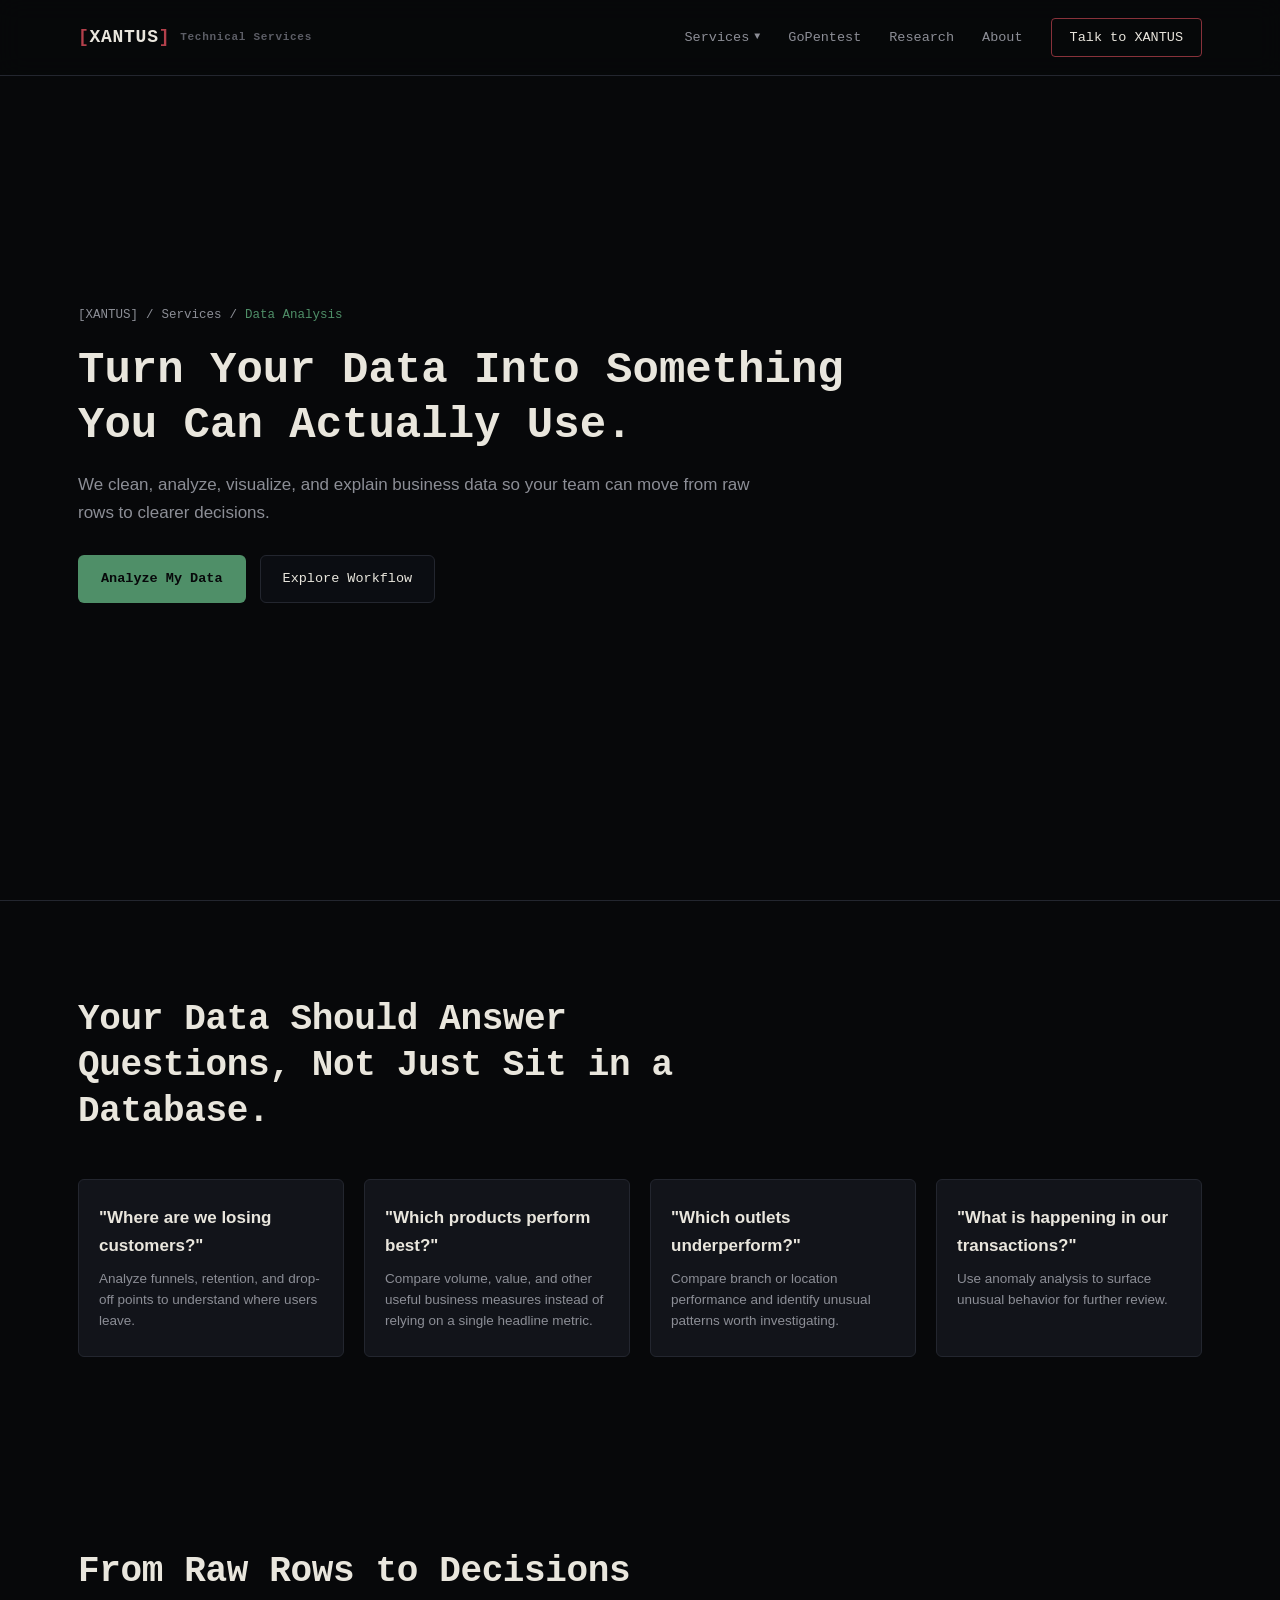
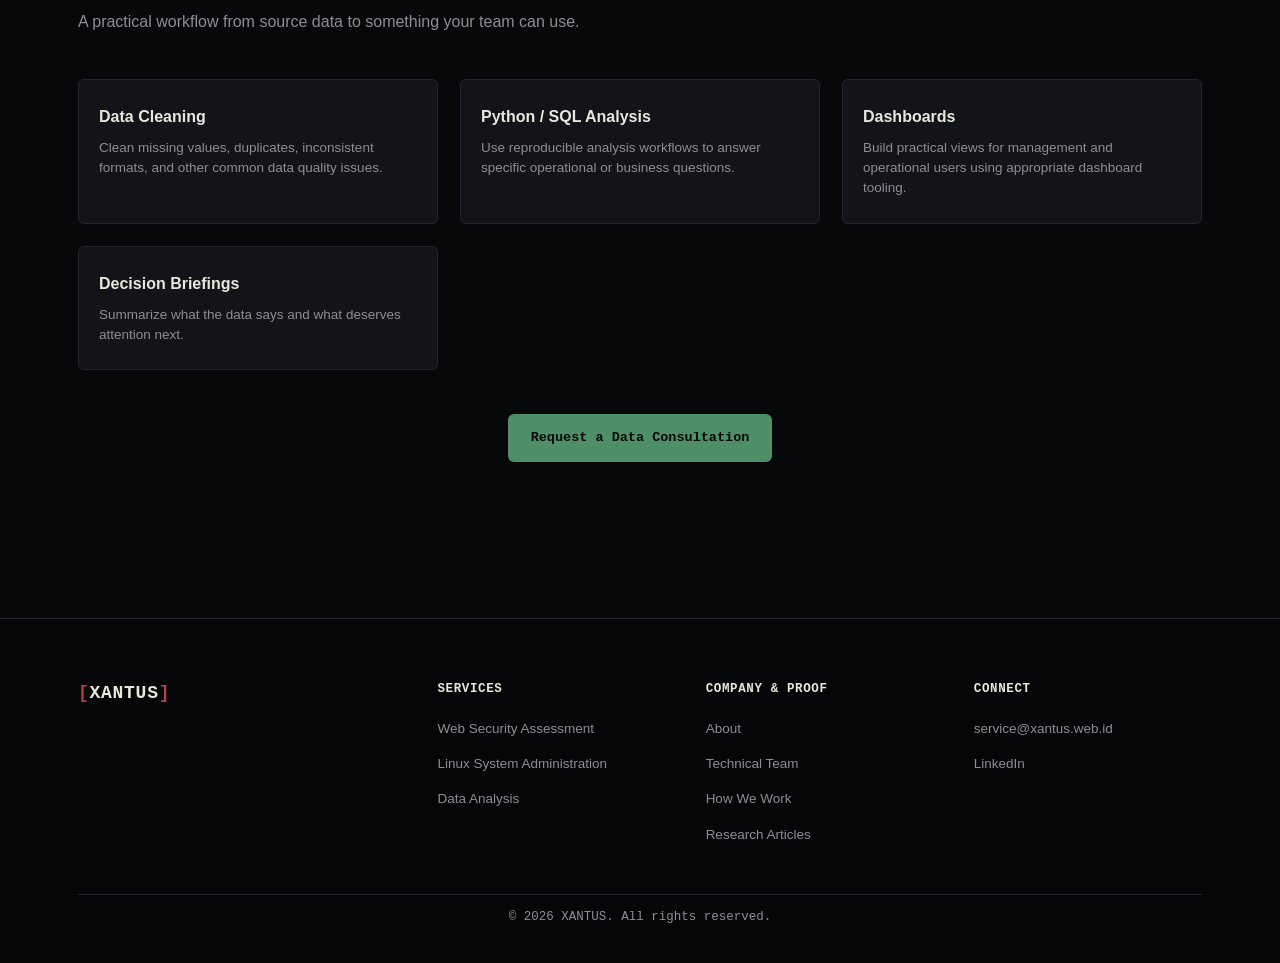
==== data-analysis/index.html @ d09e9960 "Add index.html for data analysis page" ====
<!DOCTYPE html>
<html lang="en">

<head>
  <meta charset="UTF-8">
  <meta name="viewport" content="width=device-width, initial-scale=1.0">
  <meta name="theme-color" content="#07080a">
  <title>Data Analysis & Visualization — XANTUS</title>
  <meta name="description" content="Data cleaning, analysis, dashboards, and business insights for growing businesses.">
  <link rel="stylesheet" href="../css/style.css">
</head>

<body>
  <a class="skip-link" href="#main-content">Skip to content</a>
  <header class="nav" id="nav">
    <div class="container nav-inner">
      <a href="/" class="logo" aria-label="XANTUS home"><span class="logo-bracket">[</span>XANTUS<span
          class="logo-bracket">]</span><span class="nav-brand-note">Technical Services</span></a>
      <nav class="nav-links" id="navLinks">
        <div class="nav-item-dropdown" id="navItemDropdown">
          <a href="#services" class="dropdown-trigger" id="dropdownTrigger" role="button" aria-haspopup="true"
            aria-expanded="false">
            <span>Services</span> <span class="dropdown-chevron">▼</span>
          </a>
          <div class="nav-dropdown" id="servicesDropdown">
            <a href="/pentest/">Web Security Assessment</a>
            <a href="/sysadmin/">Linux System Administration</a>
            <a href="/data-analysis/">Data Analysis</a>
          </div>
        </div>
        <a href="https://gopentest.hight.id/" target="_blank" rel="noopener">GoPentest</a>
        <a href="/#research">Research</a>
        <a href="/#about">About</a>
        <a href="/#contact" class="nav-cta">Talk to XANTUS</a>
      </nav>
      <button class="nav-toggle" id="navToggle" aria-label="Toggle navigation menu"
        aria-expanded="false"><span></span><span></span><span></span></button>
    </div>
  </header>
  <main id="main-content" class="page-shell">
    <section class="service-page-hero">
      <div class="container">
        <div class="service-breadcrumb"><span><a href="/">[XANTUS]</a></span> / <span>Services</span> / <span
            style="color:var(--green);">Data Analysis</span></div>
        <h1>Turn Your Data Into Something You Can Actually Use.</h1>
        <p class="service-page-lead">We clean, analyze, visualize, and explain business data so your team can move from
          raw rows to clearer decisions.</p>
        <div class="hero-actions"><a href="/#contact" class="btn btn-green">Analyze My Data</a><a href="#data-workflow"
            class="btn btn-ghost">Explore Workflow</a></div>
      </div>
    </section>
    <section>
      <div class="container">
        <div class="section-head">
          <h2>Your Data Should Answer Questions, Not Just Sit in a Database.</h2>
        </div>
        <div class="audiences-grid">
          <div class="audience-card">
            <h3>"Where are we losing customers?"</h3>
            <p>Analyze funnels, retention, and drop-off points to understand where users leave.</p>
          </div>
          <div class="audience-card">
            <h3>"Which products perform best?"</h3>
            <p>Compare volume, value, and other useful business measures instead of relying on a single headline metric.
            </p>
          </div>
          <div class="audience-card">
            <h3>"Which outlets underperform?"</h3>
            <p>Compare branch or location performance and identify unusual patterns worth investigating.</p>
          </div>
          <div class="audience-card">
            <h3>"What is happening in our transactions?"</h3>
            <p>Use anomaly analysis to surface unusual behavior for further review.</p>
          </div>
        </div>
      </div>
    </section>
    <section id="data-workflow"">
      <div class="container">
        <div class="section-head">
          <h2>From Raw Rows to Decisions</h2>
          <p class="section-desc">A practical workflow from source data to something your team can use.</p>
        </div>
        <div class="deliverables-grid">
          <div class="deliverable-card">
            <h4>Data Cleaning</h4>
            <p>Clean missing values, duplicates, inconsistent formats, and other common data quality issues.</p>
          </div>
          <div class="deliverable-card">
            <h4>Python / SQL Analysis</h4>
            <p>Use reproducible analysis workflows to answer specific operational or business questions.</p>
          </div>
          <div class="deliverable-card">
            <h4>Dashboards</h4>
            <p>Build practical views for management and operational users using appropriate dashboard tooling.</p>
          </div>
          <div class="deliverable-card">
            <h4>Decision Briefings</h4>
            <p>Summarize what the data says and what deserves attention next.</p>
          </div>
        </div>
        <div style="margin-top:44px;text-align:center;"><a href="/#contact" class="btn btn-green">Request a Data
            Consultation</a></div>
      </div>
    </section>
  </main>
  <footer class="footer">
    <div class="container">
      <div class="footer-grid">
        <div class="footer-brand">
          <a href="/" class="logo"><span class="logo-bracket">[</span>XANTUS<span class="logo-bracket">]</span></a>
        </div>
        <div class="footer-col">
          <h4>Services</h4>
          <ul>
            <li><a href="/pentest/">Web Security Assessment</a></li>
            <li><a href="/sysadmin/">Linux System Administration</a></li>
            <li><a href="/data-analysis/">Data Analysis</a></li>
          </ul>
        </div>
        <div class="footer-col">
          <h4>Company &amp; Proof</h4>
          <ul>
            <li><a href="/#about">About</a></li>
            <li><a href="/#team">Technical Team</a></li>
            <li><a href="/#how-it-works">How We Work</a></li>
            <li><a href="/#research">Research Articles</a></li>
          </ul>
        </div>
        <div class="footer-col">
          <h4>Connect</h4>
          <ul>
            <li><a href="mailto:service@xantus.web.id">service@xantus.web.id</a></li>
            <li><a href="https://www.linkedin.com/company/xantus-id/" target="_blank" rel="noopener">LinkedIn</a></li>
          </ul>
        </div>
      </div>
      <div class="footer-bottom"><p>© 2026 XANTUS. All rights reserved.</p></div>
    </div>
  </footer>
  <script src="../js/main.js" defer></script>
</body>
</html>
---- css/style.css ----
:root {
  --bg: #07080a; /* void — page background */
  --bg-raised: #12141a; /* cards, terminal, elevated panels */
  --bg-subtle: #1a1d26; /* chips, hover states */
  --border: #23262f; /* hairline dividers */
  --border-focus: #3d4251;

  --red: #b3404b; /* muted crimson — offensive / pentest */
  --red-soft: rgba(179, 64, 75, 0.14);
  --red-glow: rgba(179, 64, 75, 0.35);

  --blue: #3d7396; /* muted steel blue — defensive / sysadmin */
  --blue-soft: rgba(61, 115, 150, 0.14);
  --blue-glow: rgba(61, 115, 150, 0.35);

  --green: #4f8f68; /* muted forest green — analytical / data */
  --green-soft: rgba(79, 143, 104, 0.14);
  --green-glow: rgba(79, 143, 104, 0.35);

  --text: #e9e6dd; /* bone — primary text */
  --text-dim: #8c8e96; /* mist — secondary text */
  --text-muted: #5c5e66;

  --mono: "JetBrains Mono", "SFMono-Regular", Menlo, monospace;
  --sans:
    "Inter", -apple-system, BlinkMacSystemFont, "Segoe UI", Roboto, sans-serif;

  --container: 1180px;
  --header-h: 76px;
  --radius: 6px;
}

/* Reset & Base */
*,
*::before,
*::after {
  box-sizing: border-box;
}
html {
  scroll-behavior: smooth;
}
body {
  margin: 0;
  background: var(--bg);
  color: var(--text);
  font-family: var(--sans);
  font-size: 15.5px;
  line-height: 1.62;
  -webkit-font-smoothing: antialiased;
}
img,
svg {
  display: block;
  max-width: 100%;
}
a {
  color: inherit;
  text-decoration: none;
}
ul,
ol {
  margin: 0;
  padding: 0;
  list-style: none;
}
h1,
h2,
h3,
h4,
p {
  margin: 0;
}
button {
  font-family: inherit;
  cursor: pointer;
}
input,
textarea,
select {
  font-family: var(--sans);
}

.skip-link {
  position: absolute;
  left: -9999px;
  top: 0;
  background: var(--red);
  color: #000;
  padding: 8px 16px;
  z-index: 999;
  font-family: var(--mono);
  font-weight: 600;
}
.skip-link:focus {
  left: 16px;
  top: 16px;
}

:focus-visible {
  outline: 2px solid var(--blue);
  outline-offset: 3px;
}

/* Layout Helpers */
.container {
  width: 100%;
  max-width: var(--container);
  margin: 0 auto;
  padding: 0 28px;
}
section {
  padding: 96px 0;
  position: relative;
}
.section-head {
  max-width: 700px;
  margin: 0 0 44px;
}
.section-head.center {
  margin-left: auto;
  margin-right: auto;
  text-align: center;
}
.eyebrow {
  display: inline-flex;
  align-items: center;
  gap: 8px;
  font-family: var(--mono);
  font-size: 12.5px;
  letter-spacing: 0.06em;
  text-transform: uppercase;
  color: var(--text-dim);
  margin-bottom: 14px;
}
.eyebrow::before {
  content: "::";
  color: var(--red);
}
.eyebrow.blue::before {
  color: var(--blue);
}
.eyebrow.green::before {
  color: var(--green);
}

.section-head h2 {
  font-family: var(--mono);
  font-size: clamp(24px, 3.2vw, 36px);
  font-weight: 600;
  line-height: 1.28;
  letter-spacing: -0.01em;
}
.section-desc {
  color: var(--text-dim);
  font-size: 16px;
  margin-top: 14px;
  max-width: 640px;
}
.section-head.center .section-desc {
  margin-left: auto;
  margin-right: auto;
}

/* Buttons */
.btn {
  display: inline-flex;
  align-items: center;
  justify-content: center;
  gap: 8px;
  font-family: var(--mono);
  font-size: 13.5px;
  font-weight: 500;
  padding: 12px 22px;
  border-radius: var(--radius);
  border: 1px solid transparent;
  transition:
    background 0.18s ease,
    border-color 0.18s ease,
    transform 0.15s ease,
    color 0.18s ease;
  white-space: nowrap;
  cursor: pointer;
}
.btn:hover {
  transform: translateY(-1px);
}
.btn-primary {
  background: var(--red);
  color: #07080a;
  border-color: var(--red);
  font-weight: 600;
}
.btn-primary:hover {
  background: #c64955;
  border-color: #c64955;
}
.btn-ghost {
  background: transparent;
  color: var(--text);
  border-color: var(--border);
}
.btn-ghost:hover {
  border-color: var(--blue);
  color: var(--blue);
}
.btn-blue {
  background: var(--blue);
  color: #07080a;
  font-weight: 600;
}
.btn-blue:hover {
  background: #4a8bb5;
}
.btn-green {
  background: var(--green);
  color: #07080a;
  font-weight: 600;
}
.btn-green:hover {
  background: #5da77a;
}
.btn-sm {
  padding: 8px 14px;
  font-size: 12.5px;
}

/* Collaboration Badge & Link Styles */
.collab-badge {
  display: inline-flex;
  align-items: center;
  gap: 8px;
  background: rgba(179, 64, 75, 0.12);
  border: 1px solid rgba(179, 64, 75, 0.35);
  border-radius: 4px;
  padding: 4px 10px;
  font-family: var(--mono);
  font-size: 12px;
  color: var(--text);
  margin-bottom: 14px;
  text-decoration: none;
  transition:
    border-color 0.2s,
    background 0.2s;
}
.collab-badge:hover {
  background: rgba(179, 64, 75, 0.22);
  border-color: var(--red);
}
.collab-badge .collab-accent {
  color: var(--red);
  font-weight: 700;
}
.gopentest-link {
  color: var(--red);
  text-decoration: underline;
  text-underline-offset: 3px;
  transition: color 0.18s;
}
.gopentest-link:hover {
  color: #e9e6dd;
}

/* Nav */
.nav {
  position: fixed;
  top: 0;
  left: 0;
  right: 0;
  height: var(--header-h);
  z-index: 1000;
  background: rgba(7, 8, 10, 0.88);
  backdrop-filter: blur(12px);
  border-bottom: 1px solid var(--border);
}
.nav-inner {
  display: flex;
  align-items: center;
  justify-content: space-between;
  height: 100%;
}
.logo {
  font-family: var(--mono);
  font-size: 18px;
  font-weight: 700;
  letter-spacing: 0.04em;
  display: flex;
  align-items: center;
}
.logo-bracket {
  color: var(--red);
}
.logo.small {
  font-size: 15px;
}

.nav-links {
  display: flex;
  align-items: center;
  gap: 28px;
  font-family: var(--mono);
  font-size: 13.5px;
}
.nav-links a {
  color: var(--text-dim);
  padding: 6px 0;
  transition: color 0.18s ease;
  position: relative;
}
.nav-links a:hover {
  color: var(--text);
}
.nav-links a.active {
  color: var(--blue);
}

/* Dropdown Menu */
.nav-item-dropdown {
  position: relative;
}
.dropdown-trigger {
  display: flex;
  align-items: center;
  gap: 5px;
}
.dropdown-chevron {
  font-size: 10px;
  transition: transform 0.2s ease;
}
.nav-item-dropdown:hover .dropdown-chevron {
  transform: rotate(180deg);
}
.nav-dropdown {
  position: absolute;
  top: calc(100% + 12px);
  left: -12px;
  width: 250px;
  background: var(--bg-raised);
  border: 1px solid var(--border);
  border-radius: var(--radius);
  padding: 8px;
  box-shadow: 0 16px 36px rgba(0, 0, 0, 0.6);
  opacity: 0;
  visibility: hidden;
  transform: translateY(6px);
  transition:
    opacity 0.18s ease,
    transform 0.18s ease,
    visibility 0.18s;
  z-index: 100;
}
.nav-item-dropdown:hover .nav-dropdown,
.nav-item-dropdown:focus-within .nav-dropdown {
  opacity: 1;
  visibility: visible;
  transform: translateY(0);
}
.nav-dropdown a {
  display: block;
  padding: 8px 12px;
  border-radius: 4px;
  font-size: 13px;
  color: var(--text-dim);
  transition:
    background 0.15s,
    color 0.15s;
}
.nav-dropdown a:hover {
  background: var(--bg-subtle);
  color: var(--text);
}
.nav-dropdown a span {
  display: block;
  font-size: 11px;
  color: var(--text-muted);
  font-family: var(--sans);
  margin-top: 2px;
}

.dropdown-overview-link {
  border-top: 1px dashed var(--border);
  margin-top: 4px;
  padding-top: 8px !important;
  font-size: 12px !important;
  color: var(--blue) !important;
  font-weight: 500;
}

.nav-cta {
  background: transparent !important;
  border: 1px solid rgba(179, 64, 75, 0.75) !important;
  color: var(--text) !important;
  padding: 8px 18px !important;
  border-radius: 4px;
  font-family: var(--mono);
  font-size: 13.5px;
  font-weight: 500;
  transition:
    background 0.2s ease,
    border-color 0.2s ease,
    color 0.2s ease !important;
}
.nav-cta:hover {
  background: var(--red) !important;
  border-color: var(--red) !important;
  color: #07080a !important;
}

.nav-toggle {
  display: none;
  flex-direction: column;
  gap: 5px;
  background: none;
  border: none;
  padding: 8px;
}
.nav-toggle span {
  width: 22px;
  height: 2px;
  background: var(--text);
  transition:
    transform 0.2s ease,
    opacity 0.2s ease;
}
.nav-toggle[aria-expanded="true"] span:nth-child(1) {
  transform: translateY(7px) rotate(45deg);
}
.nav-toggle[aria-expanded="true"] span:nth-child(2) {
  opacity: 0;
}
.nav-toggle[aria-expanded="true"] span:nth-child(3) {
  transform: translateY(-7px) rotate(-45deg);
}

/* View Management (Router simulation) */
.page-view {
  display: block;
  animation: fadeIn 0.25s ease-out;
}
@keyframes fadeIn {
  from {
    opacity: 0;
    transform: translateY(6px);
  }
  to {
    opacity: 1;
    transform: translateY(0);
  }
}

/* ==========================================================================
   Homepage — Hero
   ========================================================================== */
.hero {
  min-height: 100vh;
  min-height: 100dvh;
  padding-top: var(--header-h);
  padding-bottom: 32px;
  display: flex;
  align-items: center;
  position: relative;
  overflow: hidden;
  box-sizing: border-box;
}
.hero .container {
  display: flex;
  align-items: center;
  min-height: calc(100vh - var(--header-h) - 32px);
  min-height: calc(100dvh - var(--header-h) - 32px);
  padding-top: 20px;
  padding-bottom: 20px;
}
.hero-bg {
  position: absolute;
  inset: 0;
  z-index: -1;
  background:
    radial-gradient(
      circle at 12% 24%,
      rgba(179, 64, 75, 0.22),
      transparent 42%
    ),
    radial-gradient(
      circle at 88% 75%,
      rgba(61, 115, 150, 0.25),
      transparent 46%
    );
  opacity: 0.55;
}
.hero-grid {
  display: block;
  max-width: 860px;
}
.hero-content h1 {
  font-family: var(--mono);
  font-size: clamp(34px, 4.8vw, 56px);
  line-height: 1.18;
  font-weight: 700;
  letter-spacing: -0.02em;
  margin-bottom: 22px;
  color: var(--text);
}
.accent-blue {
  color: #4a8bb5;
}
.hero-lead {
  color: var(--text-dim);
  font-size: 16.5px;
  line-height: 1.62;
  max-width: 620px;
  margin-bottom: 32px;
}
.hero-actions {
  display: flex;
  gap: 14px;
  flex-wrap: wrap;
  align-items: center;
  margin-bottom: 28px;
}
.hero-actions .btn-primary {
  background: var(--red);
  color: #07080a;
  border-color: var(--red);
  font-weight: 600;
}
.hero-actions .btn-primary:hover {
  background: #c64955;
  border-color: #c64955;
}
.hero-actions .btn-ghost {
  background: rgba(14, 16, 22, 0.7);
  border: 1px solid var(--border);
  color: var(--text);
  font-family: var(--mono);
  font-size: 13.5px;
}
.hero-actions .btn-ghost:hover {
  border-color: #4a8bb5;
  color: #ffffff;
}
.hero-microcopy {
  font-family: var(--mono);
  font-size: 13px;
  color: var(--text-muted);
  display: flex;
  align-items: center;
  gap: 10px;
  flex-wrap: wrap;
}
.hero-microcopy .dot {
  color: var(--text-muted);
  font-size: 14px;
}

/* ==========================================================================
   Trust Bar / Proof
   ========================================================================== */
.trust-bar {
  padding: 28px 0;
  border-top: 1px solid var(--border);
  border-bottom: 1px solid var(--border);
  background: #090b0f;
}
.trust-items {
  display: flex;
  justify-content: space-between;
  align-items: center;
  flex-wrap: wrap;
  gap: 20px 24px;
}
.trust-item {
  display: flex;
  align-items: center;
  gap: 10px;
  font-family: var(--mono);
  font-size: 13px;
  color: var(--text-dim);
}
.trust-icon {
  color: var(--red);
  font-weight: bold;
}
.trust-item.blue .trust-icon {
  color: var(--blue);
}
.trust-item.green .trust-icon {
  color: var(--green);
}

/* ==========================================================================
   Problem Section
   ========================================================================== */
.problems-grid {
  display: grid;
  grid-template-columns: repeat(3, 1fr);
  gap: 24px;
  margin-top: 40px;
}
.problem-card {
  background: var(--bg-raised);
  border: 1px solid var(--border);
  border-radius: var(--radius);
  padding: 32px 26px;
  position: relative;
  transition: border-color 0.2s;
}
.problem-card:hover {
  border-color: var(--border-focus);
}
.problem-icon {
  font-family: var(--mono);
  font-size: 12px;
  color: var(--red);
  margin-bottom: 16px;
  display: block;
}
.problem-card h3 {
  font-size: 18px;
  font-weight: 600;
  margin-bottom: 12px;
  line-height: 1.35;
}
.problem-card p {
  color: var(--text-dim);
  font-size: 14.5px;
  line-height: 1.6;
}
.problem-bridge {
  margin-top: 36px;
  text-align: center;
  font-family: var(--mono);
  font-size: 15px;
  color: var(--text);
  background: var(--bg-raised);
  padding: 18px 24px;
  border-radius: var(--radius);
  border: 1px solid var(--border);
  display: flex;
  align-items: center;
  justify-content: center;
  gap: 16px;
  flex-wrap: wrap;
}
.problem-bridge strong {
  color: var(--red);
}

/* ==========================================================================
   Three Core Services (Homepage Cards)
   ========================================================================== */
.services-triad {
  display: grid;
  grid-template-columns: repeat(3, 1fr);
  gap: 28px;
}
.service-summary-card {
  background: var(--bg-raised);
  border: 1px solid var(--border);
  border-radius: 8px;
  padding: 36px 30px;
  display: flex;
  flex-direction: column;
  justify-content: space-between;
  position: relative;
  transition:
    transform 0.2s,
    border-color 0.2s;
}
.service-summary-card:hover {
  transform: translateY(-2px);
}
.card-secure {
  border-top: 3px solid var(--red);
}
.card-run {
  border-top: 3px solid var(--blue);
}
.card-understand {
  border-top: 3px solid var(--green);
}

.card-label {
  font-family: var(--mono);
  font-size: 12px;
  letter-spacing: 0.08em;
  font-weight: 700;
  margin-bottom: 12px;
  display: block;
}
.card-secure .card-label {
  color: var(--red);
}
.card-run .card-label {
  color: var(--blue);
}
.card-understand .card-label {
  color: var(--green);
}

.service-summary-card h3 {
  font-size: 21px;
  font-weight: 600;
  margin-bottom: 14px;
}
.service-summary-card p {
  color: var(--text-dim);
  font-size: 14.5px;
  margin-bottom: 24px;
  line-height: 1.6;
}
.service-features-mini {
  margin-bottom: 28px;
}
.service-features-mini li {
  font-family: var(--mono);
  font-size: 13px;
  color: var(--text-dim);
  padding: 6px 0;
  border-bottom: 1px dashed rgba(255, 255, 255, 0.05);
  display: flex;
  align-items: center;
  gap: 8px;
}
.service-cta-link {
  font-family: var(--mono);
  font-size: 14px;
  font-weight: 600;
  display: inline-flex;
  align-items: center;
  gap: 6px;
  transition: gap 0.2s;
}
.card-secure .service-cta-link {
  color: var(--red);
}
.card-run .service-cta-link {
  color: var(--blue);
}
.card-understand .service-cta-link {
  color: var(--green);
}
.service-summary-card:hover .service-cta-link {
  gap: 10px;
}

/* ==========================================================================
   Flagship Security Section ("Don't Just Scan. Understand.")
   ========================================================================== */
.security-spotlight {
  background:
    linear-gradient(135deg, rgba(179, 64, 75, 0.18) 0%, transparent 60%),
    var(--bg-raised);
  border-top: 1px solid var(--border);
  border-bottom: 1px solid var(--border);
}
.snapshot-notice {
  font-family: var(--mono);
  font-size: 13px;
  color: var(--text-dim);
  background: var(--bg);
  padding: 14px 18px;
  border-radius: 4px;
  border-left: 3px solid var(--red);
  line-height: 1.6;
}

/* ==========================================================================
   "Start Small" Progression
   ========================================================================== */
.stepper-horizontal {
  display: grid;
  grid-template-columns: repeat(6, 1fr);
  gap: 16px;
  margin-top: 40px;
  position: relative;
}
.step-item {
  background: var(--bg-raised);
  border: 1px solid var(--border);
  border-radius: var(--radius);
  padding: 20px 16px;
  display: flex;
  flex-direction: column;
}
.step-item:first-child {
  border-color: var(--red);
  background: linear-gradient(
    180deg,
    var(--red-soft) 0%,
    var(--bg-raised) 100%
  );
}
.step-index {
  font-family: var(--mono);
  font-size: 11px;
  color: var(--text-dim);
  margin-bottom: 8px;
}
.step-item h4 {
  font-size: 14.5px;
  font-weight: 600;
  margin-bottom: 6px;
}
.step-item p {
  font-size: 12.5px;
  color: var(--text-dim);
  line-height: 1.45;
}

/* ==========================================================================
   Pricing Section
   ========================================================================== */
.pricing-grid {
  display: grid;
  grid-template-columns: repeat(4, 1fr);
  gap: 20px;
  margin-top: 40px;
}
.pricing-card {
  background: var(--bg-raised);
  border: 1px solid var(--border);
  border-radius: 8px;
  padding: 30px 22px;
  display: flex;
  flex-direction: column;
  justify-content: space-between;
  position: relative;
}
.pricing-card.featured {
  border-color: var(--red);
  box-shadow: 0 0 25px rgba(179, 64, 75, 0.15);
}
.featured-badge {
  position: absolute;
  top: -11px;
  right: 18px;
  background: var(--red);
  color: #07080a;
  font-family: var(--mono);
  font-size: 11px;
  font-weight: 700;
  padding: 2px 8px;
  border-radius: 3px;
}
.pricing-header h3 {
  font-size: 17px;
  font-weight: 600;
  margin-bottom: 8px;
}
.pricing-price {
  font-family: var(--mono);
  font-size: 26px;
  font-weight: 700;
  color: var(--text);
  margin: 14px 0 8px;
}
.pricing-price small {
  font-size: 13px;
  color: var(--text-dim);
  font-weight: 400;
}
.pricing-desc {
  font-size: 13px;
  color: var(--text-dim);
  margin-bottom: 20px;
  min-height: 48px;
}
.pricing-card .btn {
  width: 100%;
  margin-top: 18px;
}
.pricing-note {
  margin-top: 24px;
  font-family: var(--mono);
  font-size: 12px;
  color: var(--text-dim);
  text-align: center;
}

/* ==========================================================================
   Who We Help + Partner Banner
   ========================================================================== */
.audiences-grid {
  display: grid;
  grid-template-columns: repeat(4, 1fr);
  gap: 20px;
  margin-top: 36px;
}
.audience-card {
  background: var(--bg-raised);
  border: 1px solid var(--border);
  border-radius: var(--radius);
  padding: 24px 20px;
}
.audience-card h3 {
  font-size: 17px;
  font-weight: 600;
  margin-bottom: 10px;
  color: var(--text);
}
.audience-card p {
  color: var(--text-dim);
  font-size: 13.5px;
  line-height: 1.55;
}

.partner-banner {
  margin-top: 40px;
  background:
    linear-gradient(90deg, rgba(179, 64, 75, 0.12), rgba(61, 115, 150, 0.12)),
    var(--bg-raised);
  border: 1px solid var(--border);
  border-radius: 8px;
  padding: 36px 32px;
  display: flex;
  align-items: center;
  justify-content: space-between;
  gap: 28px;
  flex-wrap: wrap;
}
.partner-text h3 {
  font-size: 20px;
  font-weight: 600;
  margin-bottom: 6px;
}
.partner-text p {
  color: var(--text-dim);
  font-size: 14.5px;
  max-width: 600px;
}

/* ==========================================================================
   Why XANTUS
   ========================================================================== */
.pillars-grid {
  display: grid;
  grid-template-columns: repeat(5, 1fr);
  gap: 16px;
  margin-top: 36px;
}
.pillar-card {
  background: var(--bg-raised);
  border: 1px solid var(--border);
  border-radius: var(--radius);
  padding: 24px 18px;
}
.pillar-tag {
  font-family: var(--mono);
  font-size: 11px;
  color: var(--blue);
  margin-bottom: 8px;
  display: block;
}
.pillar-card h3 {
  font-size: 16px;
  font-weight: 600;
  margin-bottom: 10px;
}
.pillar-card p {
  color: var(--text-dim);
  font-size: 13px;
  line-height: 1.5;
}

/* ==========================================================================
   How We Work (6 Steps)
   ========================================================================== */
.steps-six {
  display: grid;
  grid-template-columns: repeat(6, 1fr);
  gap: 16px;
  margin-top: 36px;
}
.step-six-card {
  border-top: 2px solid var(--border);
  padding-top: 18px;
}
.step-six-card:hover {
  border-color: var(--blue);
}
.step-num-six {
  font-family: var(--mono);
  font-size: 12px;
  color: var(--text-dim);
  margin-bottom: 8px;
  display: block;
}
.step-six-card h3 {
  font-size: 15px;
  font-weight: 600;
  margin-bottom: 8px;
}
.step-six-card p {
  color: var(--text-dim);
  font-size: 12.8px;
  line-height: 1.5;
}

/* ==========================================================================
   Sample Finding Card
   ========================================================================== */
.sample-finding-container {
  max-width: 820px;
  margin: 40px auto 0;
  background: var(--bg-raised);
  border: 1px solid var(--border);
  border-radius: 8px;
  overflow: hidden;
  box-shadow: 0 16px 40px rgba(0, 0, 0, 0.5);
}
.finding-header {
  padding: 16px 24px;
  background: #0d1017;
  border-bottom: 1px solid var(--border);
  display: flex;
  justify-content: space-between;
  align-items: center;
  flex-wrap: wrap;
  gap: 12px;
}
.finding-title-group {
  display: flex;
  align-items: center;
  gap: 12px;
}
.badge-severity {
  font-family: var(--mono);
  font-size: 11px;
  font-weight: 700;
  padding: 3px 8px;
  border-radius: 3px;
  letter-spacing: 0.05em;
}
.badge-high {
  background: var(--red);
  color: #07080a;
}
.badge-medium {
  background: #cf893c;
  color: #07080a;
}
.badge-low {
  background: var(--blue);
  color: #07080a;
}
.finding-id {
  font-family: var(--mono);
  font-size: 13px;
  color: var(--text-dim);
}
.finding-status {
  font-family: var(--mono);
  font-size: 12px;
  color: #6fa37e;
  border: 1px solid rgba(111, 163, 126, 0.3);
  padding: 2px 8px;
  border-radius: 3px;
}
.finding-body {
  padding: 28px;
  display: flex;
  flex-direction: column;
  gap: 20px;
}
.finding-row h4 {
  font-family: var(--mono);
  font-size: 12px;
  color: var(--text-dim);
  text-transform: uppercase;
  letter-spacing: 0.04em;
  margin-bottom: 6px;
}
.finding-row p {
  font-size: 14.5px;
  color: var(--text);
  line-height: 1.55;
}
.finding-code {
  background: #08090c;
  border: 1px solid var(--border);
  padding: 10px 14px;
  border-radius: 4px;
  font-family: var(--mono);
  font-size: 13px;
  color: var(--text);
  overflow-x: auto;
}

/* ==========================================================================
   Case Studies / Selected Work
   ========================================================================== */
.case-studies-grid {
  display: grid;
  grid-template-columns: repeat(2, 1fr);
  gap: 28px;
  margin-top: 40px;
}
.case-card {
  background: var(--bg-raised);
  border: 1px solid var(--border);
  border-radius: 8px;
  padding: 32px 26px;
}
.case-card h3 {
  font-size: 18px;
  font-weight: 600;
  margin-bottom: 16px;
}
.case-dl {
  display: flex;
  flex-direction: column;
  gap: 14px;
}
.case-item dt {
  font-family: var(--mono);
  font-size: 11.5px;
  color: var(--text-dim);
  text-transform: uppercase;
  letter-spacing: 0.05em;
  margin-bottom: 4px;
}
.case-item dd {
  margin: 0;
  font-size: 14px;
  color: var(--text);
}

/* ==========================================================================
   Technical Research / Content
   ========================================================================== */
.research-grid {
  display: grid;
  grid-template-columns: repeat(3, 1fr);
  gap: 24px;
  margin-top: 36px;
}
.research-card {
  background: var(--bg-raised);
  border: 1px solid var(--border);
  border-radius: var(--radius);
  padding: 28px 22px;
  display: flex;
  flex-direction: column;
  justify-content: space-between;
  transition: border-color 0.2s;
}
.research-card:hover {
  border-color: var(--blue);
}
.research-tag {
  font-family: var(--mono);
  font-size: 11.5px;
  color: var(--red);
  margin-bottom: 10px;
  display: block;
}
.research-card h3 {
  font-size: 16.5px;
  font-weight: 600;
  line-height: 1.4;
  margin-bottom: 12px;
}
.research-card p {
  color: var(--text-dim);
  font-size: 13.5px;
  line-height: 1.55;
  margin-bottom: 20px;
}
.research-read {
  font-family: var(--mono);
  font-size: 13px;
  color: var(--blue);
  display: inline-flex;
  align-items: center;
  gap: 6px;
}

/* ==========================================================================
   Security Snapshot Banner & Form
   ========================================================================== */
.snapshot-section {
  background:
    linear-gradient(135deg, rgba(179, 64, 75, 0.18) 0%, transparent 60%),
    var(--bg-raised);
  border-top: 1px solid var(--border);
  border-bottom: 1px solid var(--border);
}
.snapshot-grid {
  display: grid;
  grid-template-columns: 1fr 1.1fr;
  gap: 56px;
  align-items: center;
}
.snapshot-info h2 {
  font-family: var(--mono);
  font-size: clamp(24px, 3.2vw, 34px);
  line-height: 1.3;
  font-weight: 700;
  margin-bottom: 16px;
}
.snapshot-info p {
  color: var(--text-dim);
  font-size: 15.5px;
  margin-bottom: 20px;
}
.snapshot-notice {
  font-family: var(--mono);
  font-size: 12px;
  color: var(--text-dim);
  background: var(--bg);
  padding: 12px 16px;
  border-radius: 4px;
  border-left: 2px solid var(--red);
}

/* Form Styles */
.form-box {
  background: var(--bg);
  border: 1px solid var(--border);
  border-radius: 8px;
  padding: 32px 28px;
}
.form-row {
  display: flex;
  flex-direction: column;
  gap: 6px;
  margin-bottom: 18px;
}
.form-row.two-cols {
  display: grid;
  grid-template-columns: 1fr 1fr;
  gap: 14px;
}
.form-row label {
  font-family: var(--mono);
  font-size: 12.5px;
  color: var(--text-dim);
}
.form-row input,
.form-row textarea,
.form-row select {
  background: var(--bg-raised);
  border: 1px solid var(--border);
  color: var(--text);
  padding: 11px 14px;
  border-radius: 4px;
  font-size: 14px;
  transition: border-color 0.18s;
}
.form-row input:focus,
.form-row textarea:focus,
.form-row select:focus {
  border-color: var(--blue);
  outline: none;
}
.checkbox-row {
  display: flex;
  align-items: flex-start;
  gap: 10px;
  margin-bottom: 20px;
}
.checkbox-row input {
  margin-top: 4px;
  cursor: pointer;
}
.checkbox-row label {
  font-size: 12.5px;
  color: var(--text-dim);
  cursor: pointer;
  line-height: 1.45;
}

/* Dedicated Clean Contact Form */
.contact-form {
  display: flex;
  flex-direction: column;
  gap: 20px;
  width: 100%;
}
.contact-form .form-group {
  display: flex;
  flex-direction: column;
  gap: 8px;
}
.contact-form label {
  font-family: var(--mono);
  font-size: 13.5px;
  color: #8c8e96;
  font-weight: 400;
  letter-spacing: 0.01em;
}
.contact-form input,
.contact-form select,
.contact-form textarea {
  background: #0d1016;
  border: 1px solid #1e222d;
  color: var(--text);
  padding: 13px 15px;
  border-radius: 4px;
  font-size: 14.5px;
  font-family: var(--sans);
  width: 100%;
  box-sizing: border-box;
  transition: border-color 0.18s ease;
}
.contact-form select {
  appearance: none;
  background-image: url("data:image/svg+xml,%3Csvg xmlns='http://www.w3.org/2000/svg' width='12' height='12' viewBox='0 0 24 24' fill='none' stroke='%238c8e96' stroke-width='2' stroke-linecap='round' stroke-linejoin='round'%3E%3Cpolyline points='6 9 12 15 18 9'%3E%3C/polyline%3E%3C/svg%3E");
  background-repeat: no-repeat;
  background-position: right 14px center;
  padding-right: 36px;
  cursor: pointer;
}
.contact-form input:focus,
.contact-form select:focus,
.contact-form textarea:focus {
  border-color: var(--blue);
  outline: none;
}
.contact-form textarea {
  resize: vertical;
  min-height: 120px;
  line-height: 1.55;
}
.contact-form textarea::placeholder {
  color: #5c5e66;
  font-size: 14px;
}
.contact-form .btn-submit {
  align-self: flex-start;
  margin-top: 4px;
  background: var(--red);
  color: #07080a;
  border: none;
  font-family: var(--mono);
  font-weight: 600;
  font-size: 14px;
  padding: 13px 26px;
  border-radius: 4px;
  transition:
    background 0.18s ease,
    transform 0.15s ease;
}
.contact-form .btn-submit:hover {
  background: #c64955;
  transform: translateY(-1px);
}
@media (max-width: 480px) {
  .contact-form .btn-submit {
    width: 100%;
  }
}

/* ==========================================================================
   Team Section
   ========================================================================== */
.team-grid {
  display: grid;
  grid-template-columns: repeat(3, 1fr);
  gap: 28px;
}
.team-card {
  background: var(--bg-raised);
  border: 1px solid var(--border);
  border-radius: 10px;
  padding: 36px 26px;
  display: flex;
  flex-direction: column;
  align-items: center;
  text-align: center;
}
.team-red {
  border-top: 3px solid var(--red);
}
.team-blue {
  border-top: 3px solid var(--blue);
}
.team-green {
  border-top: 3px solid var(--green);
}

.team-avatar {
  width: 90px;
  height: 90px;
  border-radius: 50%;
  display: flex;
  align-items: center;
  justify-content: center;
  background: var(--bg);
  border: 1px solid var(--border);
  margin-bottom: 18px;
  overflow: hidden;
}
.team-avatar img {
  width: 100%;
  height: 100%;
  object-fit: cover;
}
.team-red .team-avatar {
  border-color: var(--red);
}
.team-blue .team-avatar {
  border-color: var(--blue);
}
.team-green .team-avatar {
  border-color: var(--green);
}

.team-name {
  font-size: 18px;
  font-weight: 600;
  margin-bottom: 10px;
}
.team-linkedin {
  width: 30px;
  height: 30px;
  border-radius: 50%;
  display: inline-flex;
  align-items: center;
  justify-content: center;
  border: 1px solid var(--border);
  color: var(--text-dim);
  margin-bottom: 16px;
  transition:
    color 0.18s,
    border-color 0.18s;
}
.team-linkedin svg {
  width: 15px;
  height: 15px;
}
.team-red .team-linkedin:hover {
  color: var(--red);
  border-color: var(--red);
}
.team-blue .team-linkedin:hover {
  color: var(--blue);
  border-color: var(--blue);
}
.team-green .team-linkedin:hover {
  color: var(--green);
  border-color: var(--green);
}
.team-bio {
  color: var(--text-dim);
  font-size: 13.5px;
  line-height: 1.58;
}

/* ==========================================================================
   FAQ Section
   ========================================================================== */
.faq-list {
  max-width: 820px;
  margin: 36px auto 0;
  display: flex;
  flex-direction: column;
  gap: 12px;
}
.faq-item {
  background: var(--bg-raised);
  border: 1px solid var(--border);
  border-radius: var(--radius);
  overflow: hidden;
}
.faq-question {
  width: 100%;
  padding: 18px 22px;
  background: none;
  border: none;
  display: flex;
  justify-content: space-between;
  align-items: center;
  text-align: left;
  color: var(--text);
  font-family: var(--mono);
  font-size: 14.5px;
  font-weight: 600;
  cursor: pointer;
}
.faq-icon {
  color: var(--blue);
  font-size: 16px;
  transition: transform 0.2s ease;
}
.faq-item.active .faq-icon {
  transform: rotate(45deg);
  color: var(--red);
}
.faq-answer {
  padding: 0 22px 18px;
  color: var(--text-dim);
  font-size: 14.5px;
  line-height: 1.6;
  display: none;
}
.faq-item.active .faq-answer {
  display: block;
}

/* ==========================================================================
   Final CTA & CRM Contact Form
   ========================================================================== */
.final-contact-grid {
  display: grid;
  grid-template-columns: 0.9fr 1.1fr;
  gap: 56px;
  margin-top: 36px;
}
.contact-meta h3 {
  font-size: 20px;
  font-weight: 600;
  margin-bottom: 12px;
}
.contact-meta p {
  color: var(--text-dim);
  font-size: 15px;
  margin-bottom: 24px;
}
.direct-contact-card {
  background: var(--bg-raised);
  border: 1px solid var(--border);
  border-left: 3px solid var(--blue);
  padding: 20px 22px;
  border-radius: 4px;
  margin-bottom: 20px;
}
.direct-contact-card h4 {
  font-family: var(--mono);
  font-size: 12px;
  color: var(--text-dim);
  margin-bottom: 6px;
}
.direct-email {
  font-family: var(--mono);
  font-size: 16px;
  color: var(--blue);
  font-weight: 600;
}
.direct-email:hover {
  color: var(--red);
}
.status-msg {
  font-family: var(--mono);
  font-size: 13px;
  margin-top: 10px;
  min-height: 20px;
}
.status-msg.ok {
  color: #6fa37e;
}
.status-msg.err {
  color: var(--red);
}

/* ==========================================================================
   Dedicated Service Pages Styles
   ========================================================================== */
.service-page-hero {
  min-height: 100vh;
  min-height: 100dvh;
  padding-top: var(--header-h);
  padding-bottom: 40px;
  display: flex;
  align-items: center;
  border-bottom: 1px solid var(--border);
  position: relative;
  box-sizing: border-box;
  overflow: hidden;
}
.service-page-hero::before {
  content: "";
  position: absolute;
  inset: 0;
  z-index: 0;
  pointer-events: none;
}
#view-pentest .service-page-hero::before {
  background: radial-gradient(
    circle at 16% 32%,
    rgba(179, 64, 75, 0.2),
    transparent 48%
  );
}
#view-server .service-page-hero::before {
  background: radial-gradient(
    circle at 16% 32%,
    rgba(61, 115, 150, 0.2),
    transparent 48%
  );
}
#view-data .service-page-hero::before {
  background: radial-gradient(
    circle at 16% 32%,
    rgba(79, 143, 104, 0.2),
    transparent 48%
  );
}
.service-page-hero .container {
  display: flex;
  flex-direction: column;
  justify-content: center;
  min-height: calc(100vh - var(--header-h) - 40px);
  min-height: calc(100dvh - var(--header-h) - 40px);
  padding-top: 24px;
  padding-bottom: 24px;
  position: relative;
  z-index: 1;
}
.service-breadcrumb {
  font-family: var(--mono);
  font-size: 12.5px;
  color: var(--text-dim);
  margin-bottom: 18px;
  display: flex;
  align-items: center;
  gap: 8px;
}
.service-breadcrumb a {
  color: var(--text-dim);
}
.service-breadcrumb a:hover {
  color: var(--text);
}
.service-page-hero h1 {
  font-family: var(--mono);
  font-size: clamp(28px, 4vw, 44px);
  line-height: 1.25;
  font-weight: 700;
  max-width: 820px;
  margin-bottom: 18px;
}
.service-page-lead {
  font-size: 17px;
  color: var(--text-dim);
  max-width: 680px;
  line-height: 1.65;
  margin-bottom: 28px;
}

.service-nav-back {
  display: inline-flex;
  align-items: center;
  gap: 6px;
  font-family: var(--mono);
  font-size: 13px;
  color: var(--text-dim);
  margin-bottom: 24px;
}
.service-nav-back:hover {
  color: var(--text);
}

.deliverables-grid {
  display: grid;
  grid-template-columns: repeat(3, 1fr);
  gap: 22px;
  margin-top: 32px;
}
.deliverable-card {
  background: var(--bg-raised);
  border: 1px solid var(--border);
  border-radius: var(--radius);
  padding: 24px 20px;
}
.deliverable-card h4 {
  font-size: 16px;
  font-weight: 600;
  margin-bottom: 8px;
}
.deliverable-card p {
  color: var(--text-dim);
  font-size: 13.5px;
  line-height: 1.5;
}

/* ==========================================================================
   About Section & Facts
   ========================================================================== */
.about-grid {
  display: grid;
  grid-template-columns: 1.3fr 1fr;
  gap: 48px;
  margin-top: 28px;
}
.about-text p {
  color: var(--text-dim);
  font-size: 15px;
  line-height: 1.68;
  margin-bottom: 16px;
}
.about-text p:last-child {
  margin-bottom: 0;
}
.about-facts {
  border-top: 1px solid var(--border);
}
.about-facts li {
  display: flex;
  justify-content: space-between;
  gap: 16px;
  padding: 16px 0;
  border-bottom: 1px solid var(--border);
}
.fact-label {
  font-family: var(--mono);
  font-size: 12.5px;
  color: var(--text-dim);
  flex-shrink: 0;
}
.fact-value {
  text-align: right;
  font-size: 14px;
  color: var(--text);
}

/* ==========================================================================
   Unique Cross-Platform CTA (Point 25)
   ========================================================================== */
.cross-cta-section {
  padding: 24px 0 72px;
}
.cross-cta-box {
  background:
    linear-gradient(
      135deg,
      rgba(179, 64, 75, 0.16) 0%,
      rgba(61, 115, 150, 0.12) 100%
    ),
    var(--bg-raised);
  border: 1px solid var(--border);
  border-left: 3px solid var(--red);
  border-radius: 8px;
  padding: 40px 38px;
  display: flex;
  align-items: center;
  justify-content: space-between;
  gap: 32px;
  flex-wrap: wrap;
  box-shadow: 0 12px 32px rgba(0, 0, 0, 0.4);
}
.cross-cta-text h2 {
  font-family: var(--mono);
  font-size: clamp(22px, 2.8vw, 32px);
  font-weight: 700;
  margin-bottom: 8px;
  color: var(--text);
}
.cross-cta-text p {
  color: var(--text-dim);
  font-size: 14.5px;
  max-width: 620px;
  line-height: 1.55;
}
.cross-cta-action .btn {
  padding: 14px 26px;
  font-size: 14px;
}

/* ==========================================================================
   Footer
   ========================================================================== */
.footer {
  border-top: 1px solid var(--border);
  background: #050608;
  padding: 60px 0 36px;
  margin-top: 60px;
}
.footer-grid {
  display: grid;
  grid-template-columns: 1.4fr 1fr 1fr 1fr;
  gap: 40px;
  margin-bottom: 48px;
}
.footer-brand p {
  color: var(--text-dim);
  font-size: 13.5px;
  margin-top: 14px;
  max-width: 320px;
  line-height: 1.6;
}
.footer-col h4 {
  font-family: var(--mono);
  font-size: 12.5px;
  letter-spacing: 0.05em;
  color: var(--text);
  margin-bottom: 16px;
  text-transform: uppercase;
}
.footer-col ul {
  display: flex;
  flex-direction: column;
  gap: 10px;
}
.footer-col a {
  color: var(--text-dim);
  font-size: 13.5px;
  transition: color 0.18s;
}
.footer-col a:hover {
  color: var(--text);
}
.footer-bottom {
  font-family: var(--mono);
  font-size: 12.5px;
  color: var(--text-dim);
  width: 100%;
  text-align: center;
  order: 3;
  padding-top: 12px;
  border-top: 1px solid var(--border);
}

/* ==========================================================================
   Responsive Breakpoints
   ========================================================================== */
@media (max-width: 1080px) {
  .pricing-grid {
    grid-template-columns: repeat(2, 1fr);
  }
  .stepper-horizontal {
    grid-template-columns: repeat(3, 1fr);
  }
  .steps-six {
    grid-template-columns: repeat(3, 1fr);
  }
  .pillars-grid {
    grid-template-columns: repeat(3, 1fr);
  }
  .audiences-grid {
    grid-template-columns: repeat(2, 1fr);
  }
}

@media (max-width: 920px) {
  section {
    padding: 72px 0;
  }
  .hero-grid {
    grid-template-columns: 1fr;
  }
  .hero-terminal {
    display: none;
  }
  .services-triad {
    grid-template-columns: 1fr;
  }
  .problems-grid {
    grid-template-columns: 1fr;
  }
  .snapshot-grid {
    grid-template-columns: 1fr;
    gap: 36px;
  }
  .final-contact-grid {
    grid-template-columns: 1fr;
  }
  .case-studies-grid {
    grid-template-columns: 1fr;
  }
  .about-grid {
    grid-template-columns: 1fr;
    gap: 32px;
  }
  .team-grid {
    grid-template-columns: 1fr;
    max-width: 400px;
    margin: 0 auto;
  }
  .research-grid {
    grid-template-columns: 1fr;
  }
  .footer-grid {
    grid-template-columns: 1fr 1fr;
  }
  .deliverables-grid {
    grid-template-columns: 1fr;
  }
  .cross-cta-box {
    flex-direction: column;
    align-items: flex-start;
  }
}

@media (max-width: 720px) {
  :root {
    --header-h: 70px;
  }
  .nav-links {
    position: fixed;
    top: var(--header-h);
    left: 0;
    right: 0;
    max-height: calc(100dvh - var(--header-h));
    overflow-y: auto;
    -webkit-overflow-scrolling: touch;
    flex-direction: column;
    align-items: stretch;
    gap: 0;
    background: rgba(7, 8, 10, 0.98);
    backdrop-filter: blur(16px);
    border-bottom: 1px solid var(--border);
    padding: 12px 24px 28px;
    transform: translateY(-110%);
    opacity: 0;
    pointer-events: none;
    transition:
      transform 0.25s ease,
      opacity 0.25s ease;
  }
  .nav-links.open {
    transform: translateY(0);
    opacity: 1;
    pointer-events: auto;
  }
  .nav-links > a {
    width: 100%;
    padding: 14px 4px;
    border-bottom: 1px solid rgba(255, 255, 255, 0.06);
  }
  .nav-item-dropdown {
    width: 100%;
    border-bottom: 1px solid rgba(255, 255, 255, 0.06);
  }
  .dropdown-trigger {
    width: 100%;
    display: flex;
    justify-content: space-between;
    align-items: center;
    padding: 14px 4px;
    font-family: var(--mono);
    font-size: 14px;
    color: var(--text-dim);
    cursor: pointer;
    user-select: none;
  }
  .dropdown-trigger:hover,
  .nav-item-dropdown.open .dropdown-trigger {
    color: var(--text);
  }
  .dropdown-chevron {
    font-size: 11px;
    color: var(--blue);
    transition: transform 0.22s ease;
  }
  .nav-dropdown {
    position: static;
    width: 100%;
    display: none;
    opacity: 1;
    visibility: visible;
    transform: none;
    background: #0d1016;
    border: 1px solid var(--border);
    border-left: 2px solid var(--blue);
    border-radius: var(--radius);
    padding: 6px;
    box-shadow: none;
    margin: 4px 0 14px;
  }
  .nav-item-dropdown.open .nav-dropdown {
    display: flex;
    flex-direction: column;
    gap: 2px;
    animation: fadeIn 0.2s ease-out;
  }
  .nav-item-dropdown.open .dropdown-chevron {
    transform: rotate(180deg);
  }
  .nav-dropdown a {
    padding: 10px 12px;
    border-radius: 4px;
    border-bottom: none !important;
    display: block;
  }
  .nav-dropdown a:hover,
  .nav-dropdown a:active {
    background: var(--bg-subtle);
  }
  .nav-cta {
    margin-top: 14px;
    text-align: center;
  }
  .nav-toggle {
    display: flex;
  }
  .form-row.two-cols {
    grid-template-columns: 1fr;
  }
  .stepper-horizontal {
    grid-template-columns: 1fr;
  }
  .steps-six {
    grid-template-columns: 1fr;
  }
  .pillars-grid {
    grid-template-columns: 1fr;
  }
  .audiences-grid {
    grid-template-columns: 1fr;
  }
  .pricing-grid {
    grid-template-columns: 1fr;
  }
  .footer-grid {
    grid-template-columns: 1fr;
    gap: 30px;
  }
}

@media (max-width: 480px) {
  .hero-actions {
    flex-direction: column;
    align-items: stretch;
  }
  .btn {
    width: 100%;
  }
  .security-flow {
    flex-direction: column;
    align-items: flex-start;
  }
}

/* ==========================================================================
   Multi-page refinements
   ========================================================================== */
.page-shell {
  animation: pageIn 0.25s ease-out;
}
@keyframes pageIn {
  from {
    opacity: 0;
    transform: translateY(6px);
  }
  to {
    opacity: 1;
    transform: translateY(0);
  }
}
.nav-brand-note {
  color: var(--text-muted);
  font-family: var(--mono);
  font-size: 11px;
  margin-left: 10px;
}
.hero-proof {
  display: flex;
  flex-wrap: wrap;
  gap: 10px 18px;
  margin-top: 22px;
  color: var(--text-dim);
  font-family: var(--mono);
  font-size: 12px;
}
.hero-proof span::before {
  content: "+";
  color: var(--red);
  margin-right: 6px;
}
.service-link-grid {
  grid-template-columns: 1fr;
  gap: 24px;
  margin-top: 32px;
}

.service-link-card:hover {
  transform: translateY(-2px);
  border-color: var(--red);
}
.service-link-card h3 {
  font-size: 16px;
  margin-bottom: 8px;
}
.service-link-card p {
  color: var(--text-dim);
  font-size: 13.5px;
  line-height: 1.55;
  margin-bottom: 16px;
}
.inline-note {
  color: var(--text-dim);
  font-size: 13px;
  font-family: var(--mono);
  margin-top: 16px;
}
.proof-grid {
  display: grid;
  grid-template-columns: repeat(3, 1fr);
  gap: 18px;
  margin-top: 36px;
}
.proof-card {
  background: var(--bg-raised);
  border: 1px solid var(--border);
  border-radius: var(--radius);
  padding: 22px 18px;
}
.proof-card h3 {
  font-size: 15.5px;
  margin-bottom: 8px;
}
.proof-card p {
  color: var(--text-dim);
  font-size: 13px;
  line-height: 1.55;
}
@media (max-width: 920px) {
  .service-link-grid,
  .proof-grid {
    grid-template-columns: 1fr;
  }
}
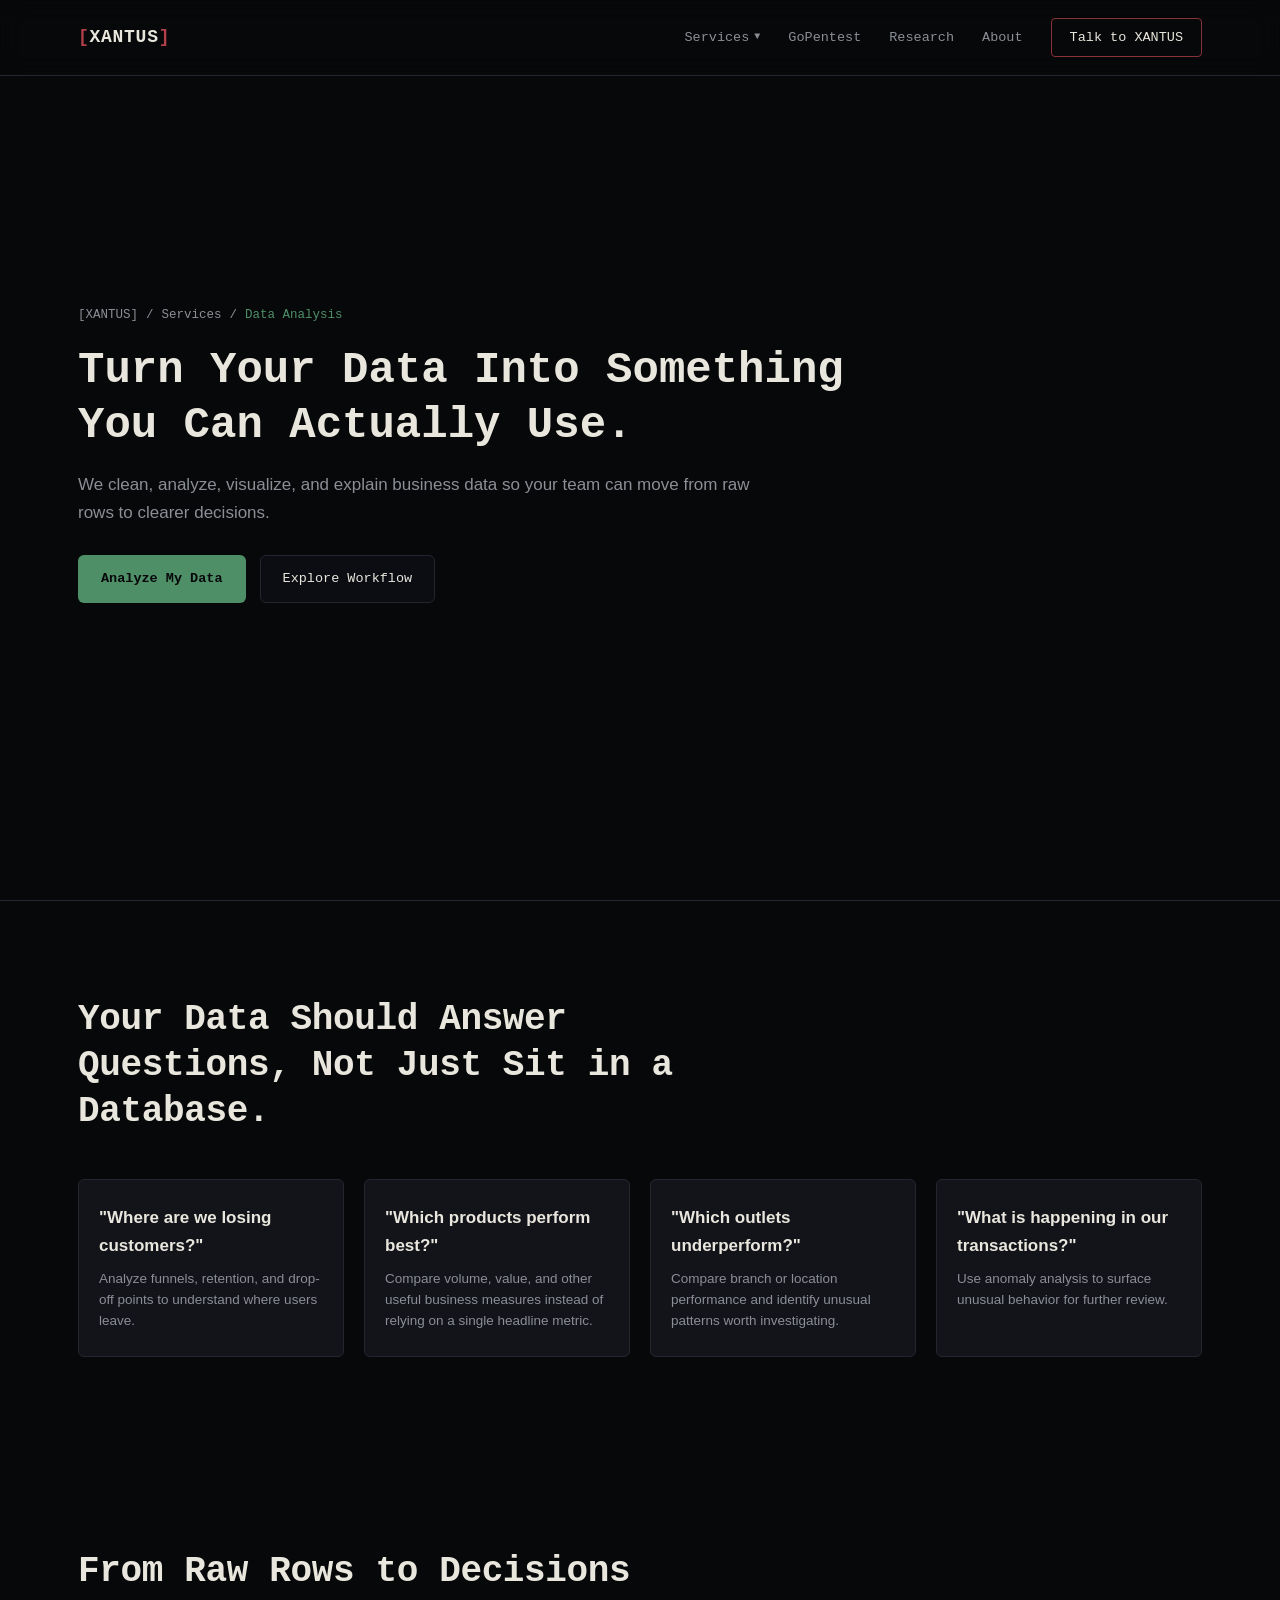
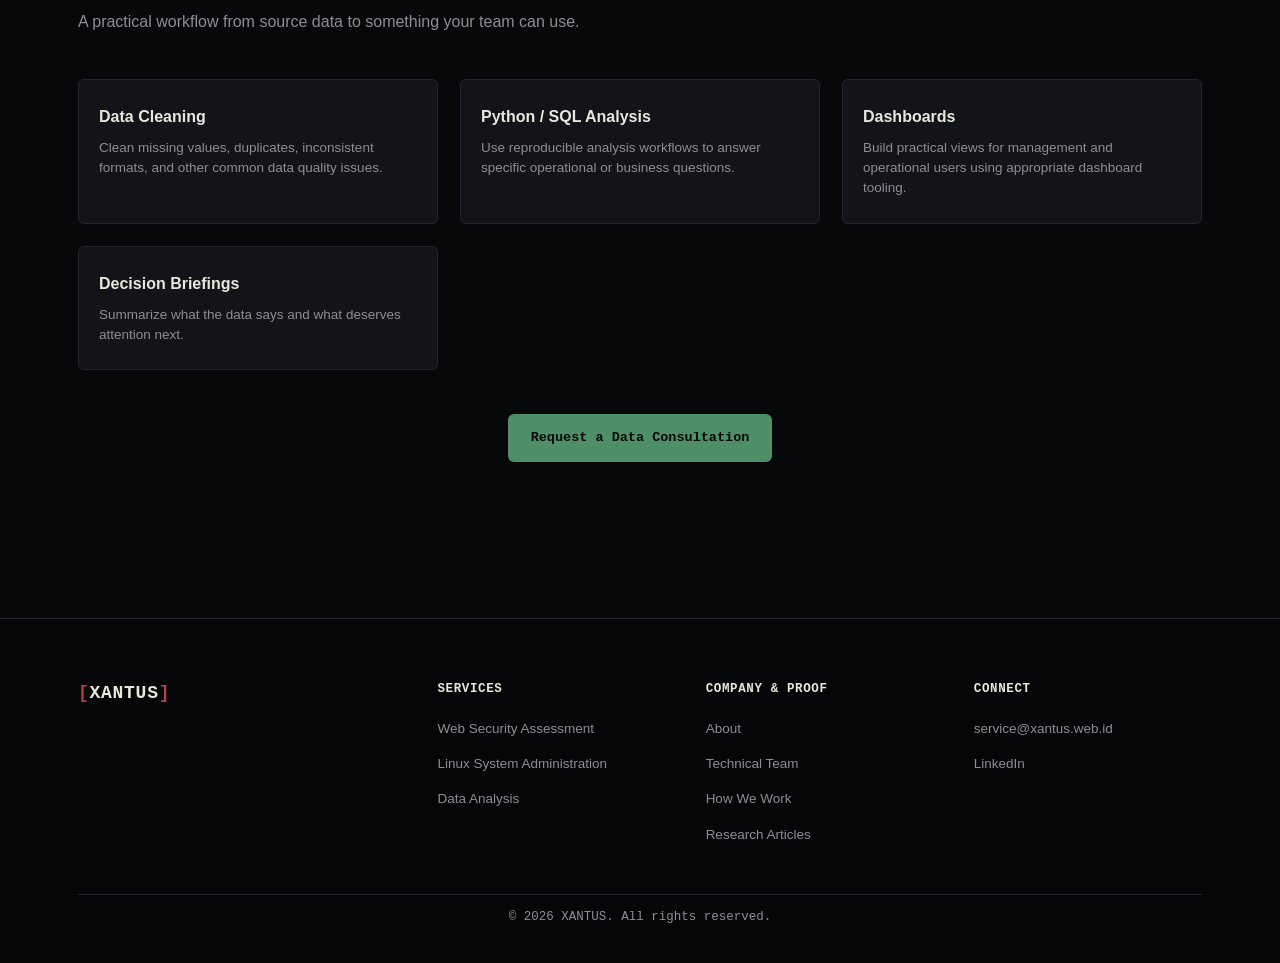
==== commit 6867b480: "Remove brand note from logo link" ====
--- a/data-analysis/index.html
+++ b/data-analysis/index.html
@@ -14,8 +14,7 @@
   <a class="skip-link" href="#main-content">Skip to content</a>
   <header class="nav" id="nav">
     <div class="container nav-inner">
-      <a href="/" class="logo" aria-label="XANTUS home"><span class="logo-bracket">[</span>XANTUS<span
-          class="logo-bracket">]</span><span class="nav-brand-note">Technical Services</span></a>
+      <a href="/" class="logo" aria-label="XANTUS home"><span class="logo-bracket">[</span>XANTUS<span class="logo-bracket">]</span></a>
       <nav class="nav-links" id="navLinks">
         <div class="nav-item-dropdown" id="navItemDropdown">
           <a href="#services" class="dropdown-trigger" id="dropdownTrigger" role="button" aria-haspopup="true"
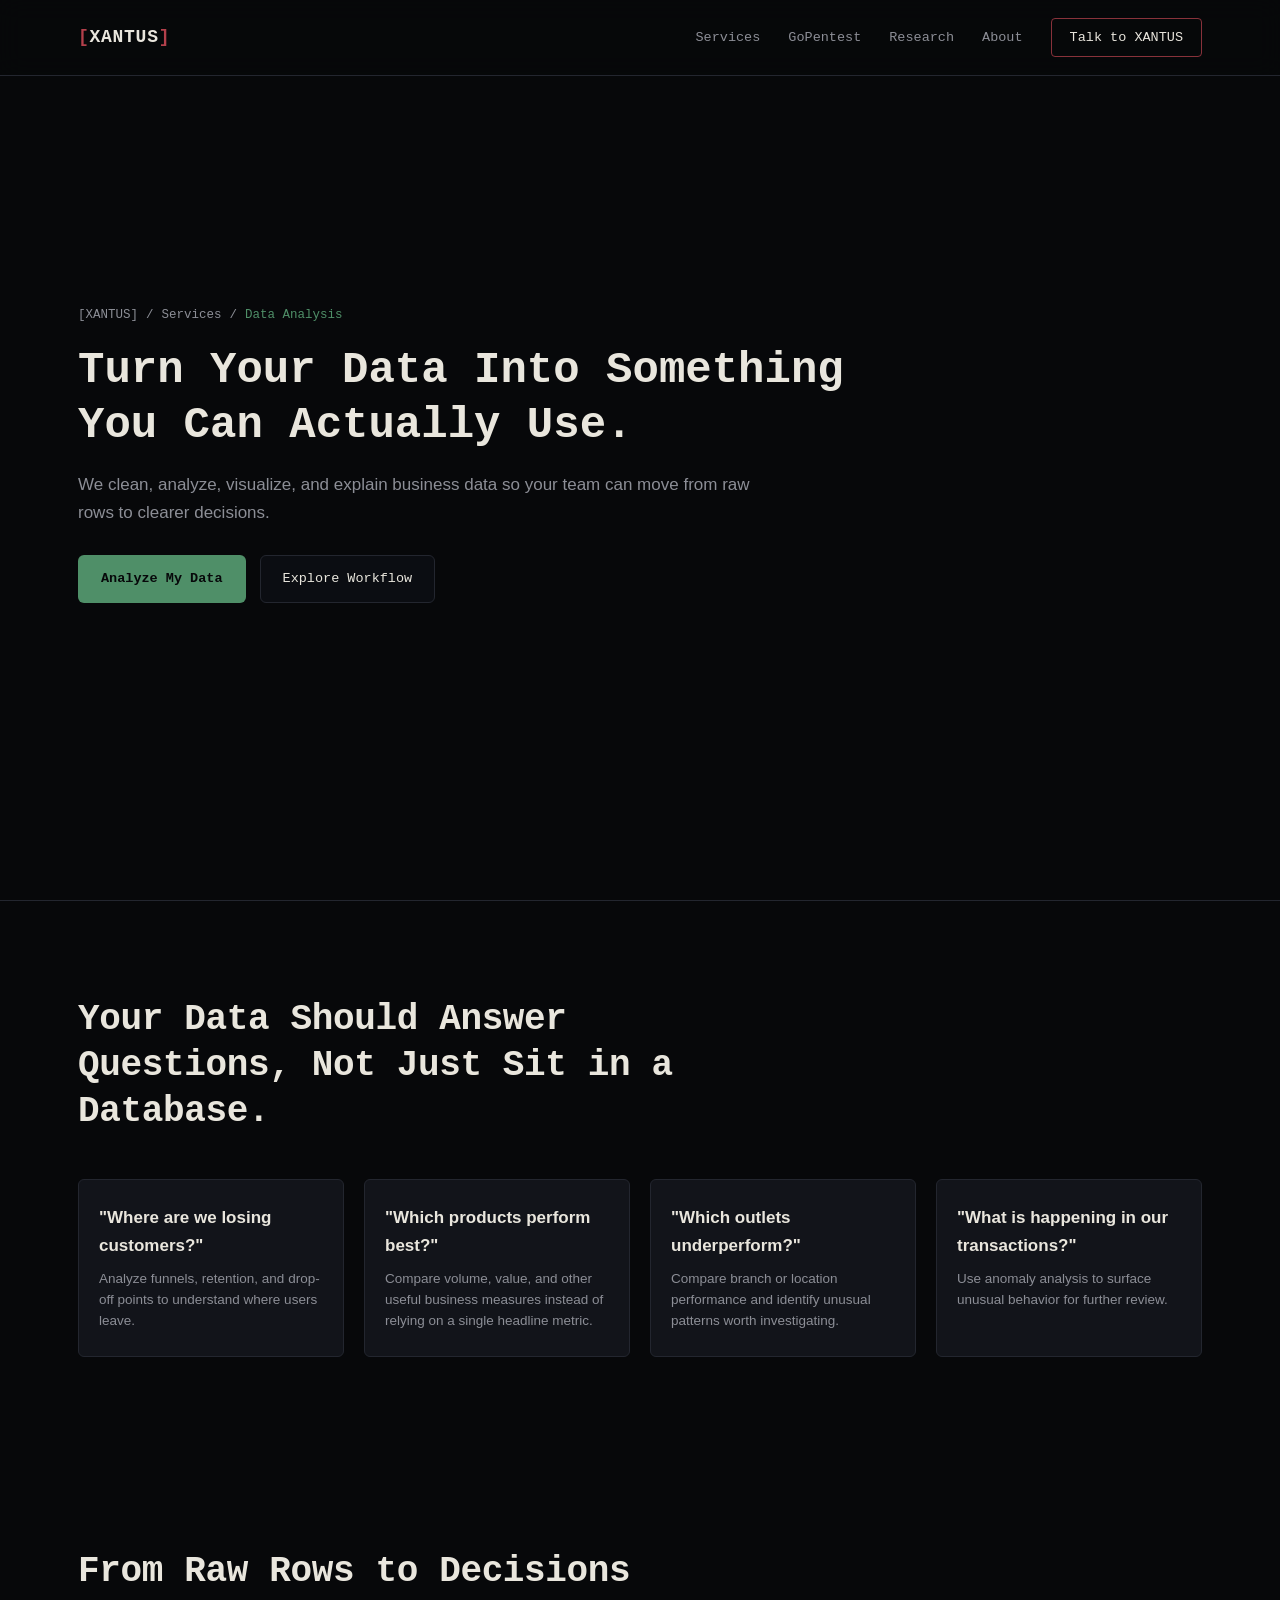
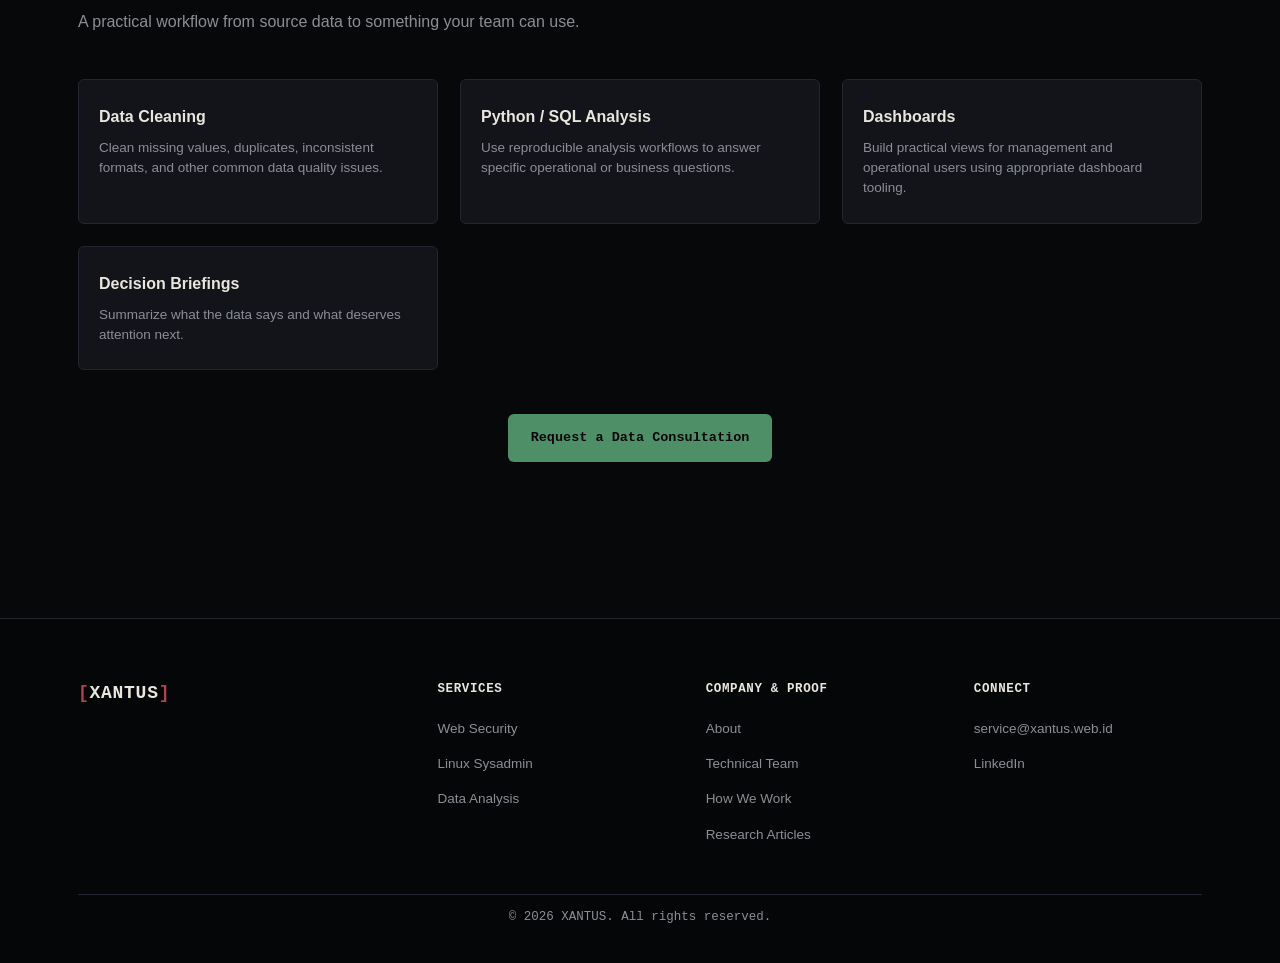
==== commit 705d9ebe: "update footer" ====
--- a/data-analysis/index.html
+++ b/data-analysis/index.html
@@ -17,13 +17,14 @@
       <a href="/" class="logo" aria-label="XANTUS home"><span class="logo-bracket">[</span>XANTUS<span class="logo-bracket">]</span></a>
       <nav class="nav-links" id="navLinks">
         <div class="nav-item-dropdown" id="navItemDropdown">
-          <a href="#services" class="dropdown-trigger" id="dropdownTrigger" role="button" aria-haspopup="true"
+          <button type="button" class="dropdown-trigger" id="dropdownTrigger" aria-haspopup="true"
             aria-expanded="false">
-            <span>Services</span> <span class="dropdown-chevron">▼</span>
-          </a>
+            <span>Services</span>
+          </button>
+
           <div class="nav-dropdown" id="servicesDropdown">
-            <a href="/pentest/">Web Security Assessment</a>
-            <a href="/sysadmin/">Linux System Administration</a>
+            <a href="/pentest/">Web Security</a>
+            <a href="/sysadmin/">Linux Sysadmin</a>
             <a href="/data-analysis/">Data Analysis</a>
           </div>
         </div>
@@ -112,8 +113,8 @@
         <div class="footer-col">
           <h4>Services</h4>
           <ul>
-            <li><a href="/pentest/">Web Security Assessment</a></li>
-            <li><a href="/sysadmin/">Linux System Administration</a></li>
+            <li><a href="/pentest/">Web Security</a></li>
+            <li><a href="/sysadmin/">Linux Sysadmin</a></li>
             <li><a href="/data-analysis/">Data Analysis</a></li>
           </ul>
         </div>
--- a/css/style.css
+++ b/css/style.css
@@ -321,6 +321,21 @@
   display: flex;
   align-items: center;
   gap: 5px;
+  background: none;
+  border: 0;
+  padding: 6px 0;
+  color: var(--text-dim);
+  font-family: var(--mono);
+  font-size: 13.5px;
+  cursor: pointer;
+}
+
+.dropdown-trigger:hover {
+  color: var(--text);
+}
+
+.nav-item-dropdown.open .dropdown-trigger {
+  color: var(--text);
 }
 .dropdown-chevron {
   font-size: 10px;
